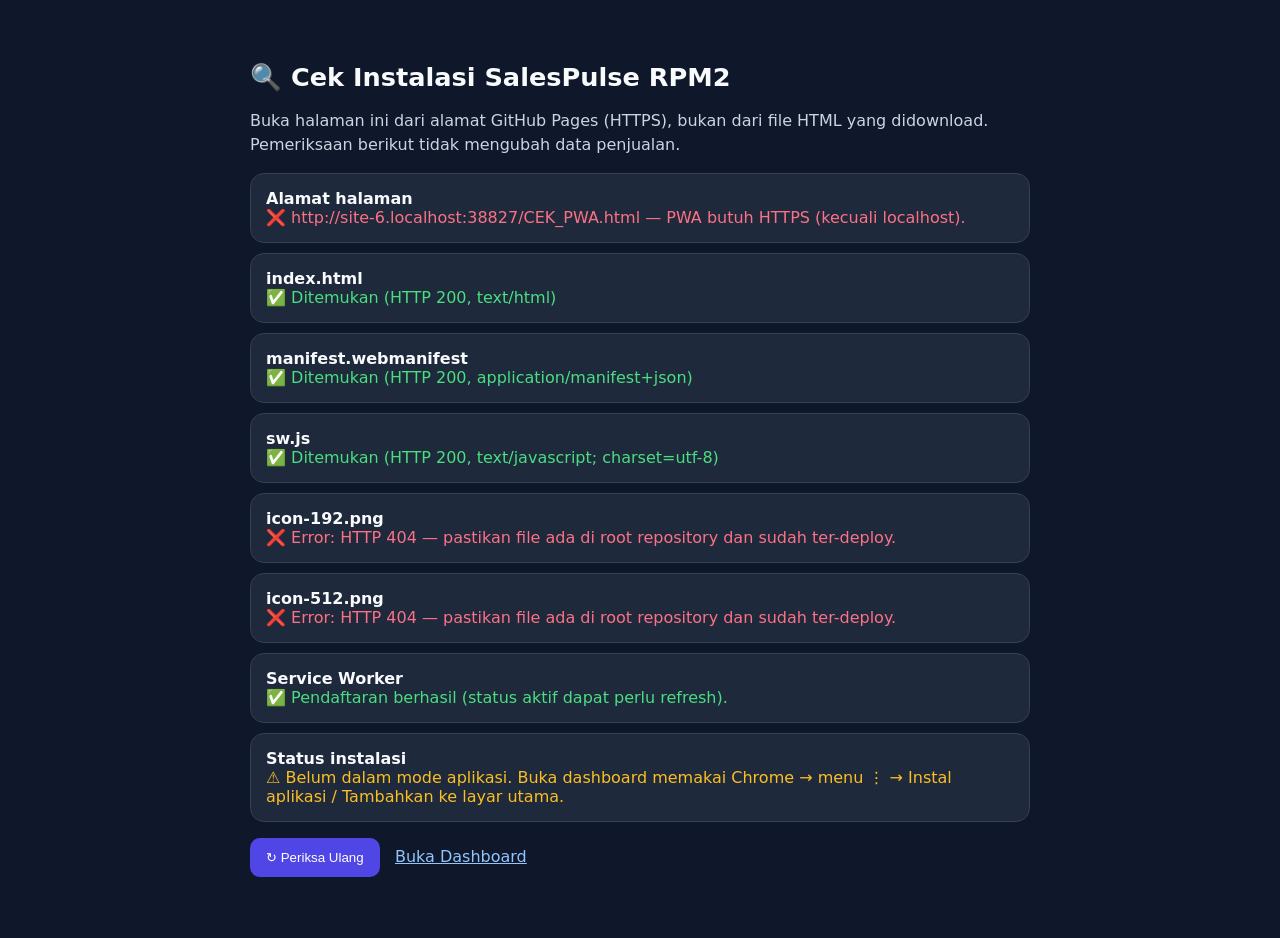
==== CEK_PWA.html @ 0e13a1f8 "Add files via upload" ====
<!doctype html><html lang="id"><head><meta charset="utf-8"><meta name="viewport" content="width=device-width,initial-scale=1"><title>Cek Instalasi PWA – RPM2</title><style>:root{font-family:system-ui,sans-serif;color:#f8fafc;background:#0f172a}body{max-width:780px;margin:30px auto;padding:15px}h1{font-size:1.6rem}p{color:#cbd5e1;line-height:1.5}.item{background:#1e293b;border:1px solid #334155;padding:15px;border-radius:14px;margin:10px 0}.ok{color:#4ade80}.bad{color:#fb7185}.warn{color:#fbbf24}code{overflow-wrap:anywhere}a,button{color:#93c5fd}button{border:0;border-radius:10px;background:#4f46e5;color:white;padding:12px 16px;cursor:pointer}</style></head><body><h1>🔍 Cek Instalasi SalesPulse RPM2</h1><p>Buka halaman ini dari alamat GitHub Pages (HTTPS), bukan dari file HTML yang didownload. Pemeriksaan berikut tidak mengubah data penjualan.</p><div id="tests"></div><p><button onclick="location.reload()">↻ Periksa Ulang</button> &nbsp; <a href="./index.html">Buka Dashboard</a></p><script>
const root=document.getElementById('tests');function show(label,state,detail){const el=document.createElement('div');el.className='item';el.innerHTML='<b>'+label+'</b><div class="'+state+'">'+(state==='ok'?'✅ ':state==='bad'?'❌ ':'⚠️ ')+detail+'</div>';root.append(el)}
(async()=>{show('Alamat halaman',location.protocol==='https:'?'ok':'bad',location.href+' — PWA butuh HTTPS (kecuali localhost).');
for(const name of ['index.html','manifest.webmanifest','sw.js','icon-192.png','icon-512.png']){
 try{const r=await fetch('./'+name+'?cek='+Date.now(),{cache:'no-store'});const type=r.headers.get('content-type')||'unknown';if(!r.ok) throw Error('HTTP '+r.status);if(name.includes('.png')){const b=await r.blob();if(!type.includes('image/')||b.size<100)throw Error('File bukan gambar valid / '+type)}
 if(name==='manifest.webmanifest'){const m=await r.json();if(!m.icons||m.icons.length<2)throw Error('ikon manifest tidak lengkap');} if(name==='sw.js'&&type.includes('text/html'))throw Error('sw.js berisi halaman HTML (jalur salah)');
 show(name,'ok','Ditemukan (HTTP '+r.status+', '+type+')');}catch(e){show(name,'bad',String(e)+' — pastikan file ada di root repository dan sudah ter-deploy.')}}
if('serviceWorker' in navigator){try{await navigator.serviceWorker.register('./sw.js');show('Service Worker','ok','Pendaftaran berhasil (status aktif dapat perlu refresh).')}catch(e){show('Service Worker','bad',String(e))}}else show('Service Worker','bad','Browser tidak mendukung Service Worker');
if(window.matchMedia('(display-mode: standalone)').matches)show('Status instalasi','ok','Aplikasi sudah berjalan dalam mode standalone.');else show('Status instalasi','warn','Belum dalam mode aplikasi. Buka dashboard memakai Chrome → menu ⋮ → Instal aplikasi / Tambahkan ke layar utama.');
})();
</script></body></html>
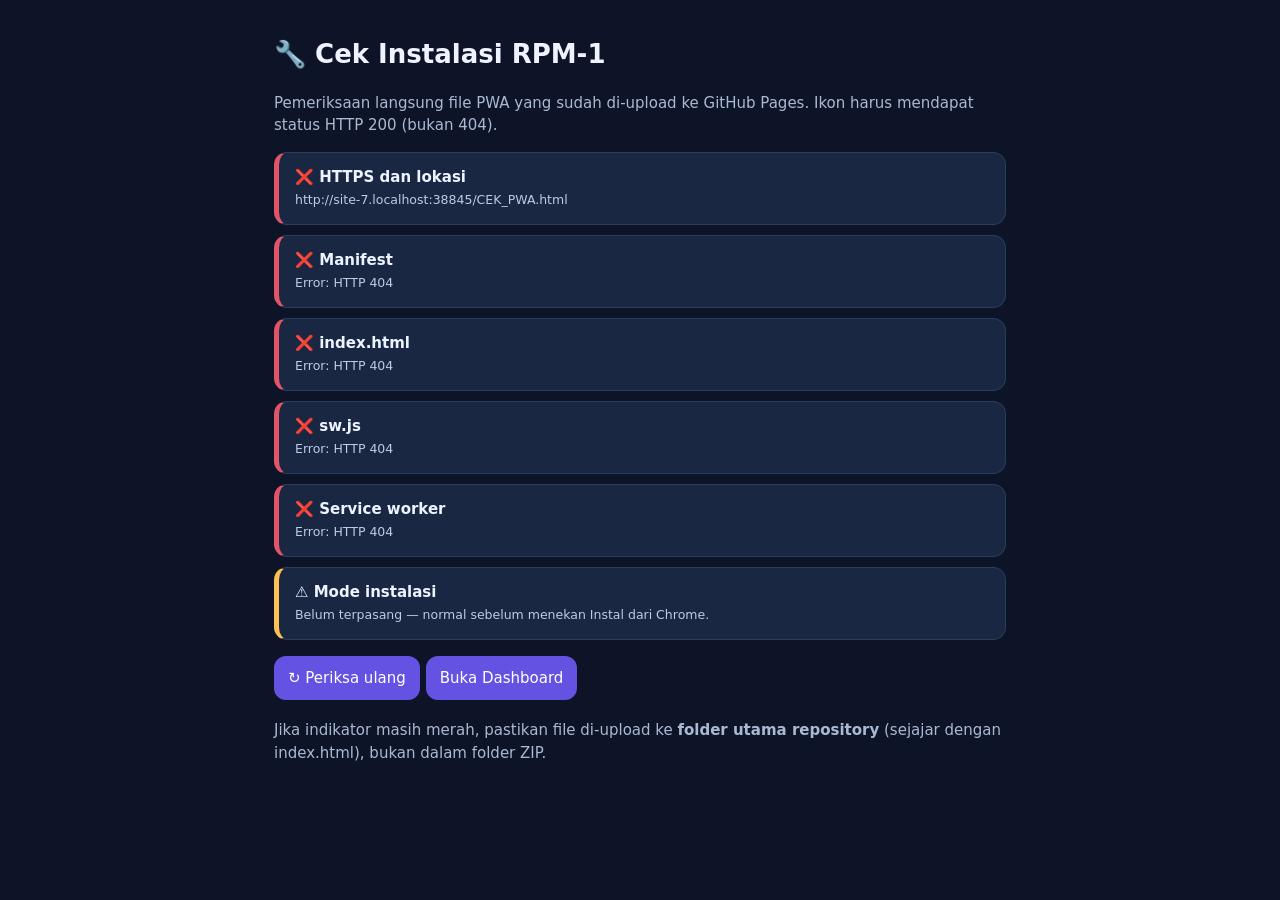
==== commit ea1949f0: "Add files via upload" ====
--- a/CEK_PWA.html
+++ b/CEK_PWA.html
@@ -1,11 +1,27 @@
-<!doctype html><html lang="id"><head><meta charset="utf-8"><meta name="viewport" content="width=device-width,initial-scale=1"><title>Cek Instalasi PWA – RPM2</title><style>:root{font-family:system-ui,sans-serif;color:#f8fafc;background:#0f172a}body{max-width:780px;margin:30px auto;padding:15px}h1{font-size:1.6rem}p{color:#cbd5e1;line-height:1.5}.item{background:#1e293b;border:1px solid #334155;padding:15px;border-radius:14px;margin:10px 0}.ok{color:#4ade80}.bad{color:#fb7185}.warn{color:#fbbf24}code{overflow-wrap:anywhere}a,button{color:#93c5fd}button{border:0;border-radius:10px;background:#4f46e5;color:white;padding:12px 16px;cursor:pointer}</style></head><body><h1>🔍 Cek Instalasi SalesPulse RPM2</h1><p>Buka halaman ini dari alamat GitHub Pages (HTTPS), bukan dari file HTML yang didownload. Pemeriksaan berikut tidak mengubah data penjualan.</p><div id="tests"></div><p><button onclick="location.reload()">↻ Periksa Ulang</button> &nbsp; <a href="./index.html">Buka Dashboard</a></p><script>
-const root=document.getElementById('tests');function show(label,state,detail){const el=document.createElement('div');el.className='item';el.innerHTML='<b>'+label+'</b><div class="'+state+'">'+(state==='ok'?'✅ ':state==='bad'?'❌ ':'⚠️ ')+detail+'</div>';root.append(el)}
-(async()=>{show('Alamat halaman',location.protocol==='https:'?'ok':'bad',location.href+' — PWA butuh HTTPS (kecuali localhost).');
-for(const name of ['index.html','manifest.webmanifest','sw.js','icon-192.png','icon-512.png']){
- try{const r=await fetch('./'+name+'?cek='+Date.now(),{cache:'no-store'});const type=r.headers.get('content-type')||'unknown';if(!r.ok) throw Error('HTTP '+r.status);if(name.includes('.png')){const b=await r.blob();if(!type.includes('image/')||b.size<100)throw Error('File bukan gambar valid / '+type)}
- if(name==='manifest.webmanifest'){const m=await r.json();if(!m.icons||m.icons.length<2)throw Error('ikon manifest tidak lengkap');} if(name==='sw.js'&&type.includes('text/html'))throw Error('sw.js berisi halaman HTML (jalur salah)');
- show(name,'ok','Ditemukan (HTTP '+r.status+', '+type+')');}catch(e){show(name,'bad',String(e)+' — pastikan file ada di root repository dan sudah ter-deploy.')}}
-if('serviceWorker' in navigator){try{await navigator.serviceWorker.register('./sw.js');show('Service Worker','ok','Pendaftaran berhasil (status aktif dapat perlu refresh).')}catch(e){show('Service Worker','bad',String(e))}}else show('Service Worker','bad','Browser tidak mendukung Service Worker');
-if(window.matchMedia('(display-mode: standalone)').matches)show('Status instalasi','ok','Aplikasi sudah berjalan dalam mode standalone.');else show('Status instalasi','warn','Belum dalam mode aplikasi. Buka dashboard memakai Chrome → menu ⋮ → Instal aplikasi / Tambahkan ke layar utama.');
-})();
+<!doctype html><html lang="id"><head>
+<meta charset="utf-8"><meta name="viewport" content="width=device-width, initial-scale=1">
+<title>Diagnostik Instalasi RPM</title>
+<style>:root{font:15px/1.5 system-ui,-apple-system,sans-serif;background:#0d1428;color:#edf3ff}*{box-sizing:border-box}body{max-width:760px;margin:auto;padding:18px 14px 50px}h1{font-size:26px}p{color:#aab9d3}.card{padding:13px 16px;background:#192743;border-radius:13px;margin:10px 0;border:1px solid #2a3d5c}.card b{display:block}.card small{white-space:pre-wrap;overflow-wrap:anywhere;color:#bacde5}.ok{border-left:5px solid #39c994}.bad{border-left:5px solid #e35469}.warn{border-left:5px solid #ffbf52}.btn{color:white;background:#6453e2;border:0;border-radius:12px;padding:11px 14px;margin:6px 6px 4px 0;display:inline-block;text-decoration:none;font:inherit}code{overflow-wrap:anywhere}</style>
+</head><body><h1>🔧 Cek Instalasi RPM-1</h1>
+<p>Pemeriksaan langsung file PWA yang sudah di-upload ke GitHub Pages. Ikon harus mendapat status HTTP 200 (bukan 404).</p>
+<div id="out"><div class="card warn">Memeriksa…</div></div>
+<button class="btn" onclick="location.reload()">↻ Periksa ulang</button><a class="btn" href="./">Buka Dashboard</a>
+<p>Jika indikator masih merah, pastikan file di-upload ke <strong>folder utama repository</strong> (sejajar dengan index.html), bukan dalam folder ZIP.</p>
+<script>
+const out=document.getElementById('out');out.innerHTML='';
+function report(title,status,msg){const e=document.createElement('div');e.className='card '+status;e.innerHTML='<b></b><small></small>';e.querySelector('b').textContent=(status==='ok'?'✅ ':status==='bad'?'❌ ':'⚠️ ')+title;e.querySelector('small').textContent=msg;out.append(e)}
+const path='/Rpm-1/';
+const url=f=>new URL(f,location.origin+path);
+async function fetchFile(f){const res=await fetch(url(f).href+'?v='+Date.now(),{cache:'no-store'});if(!res.ok)throw Error('HTTP '+res.status);return res}
+async function main(){
+ report('HTTPS dan lokasi',location.protocol==='https:'&&location.pathname.startsWith(path)?'ok':'bad',location.href);
+ let m=null;
+ try{let r=await fetchFile('manifest.webmanifest');m=await r.json();const valid=['id','scope','start_url'].every(k=>m[k]===path)&&m.display==='standalone';report('Manifest, scope dan start_url',valid?'ok':'bad',`HTTP ${r.status}\nid: ${m.id}\nstart_url: ${m.start_url}\nscope: ${m.scope}\ndisplay: ${m.display}`)}catch(e){report('Manifest','bad',String(e))}
+ for(const [f,type] of [['index.html','text/html'],['sw.js','javascript']]){try{const r=await fetchFile(f);let ct=r.headers.get('content-type')||'';report(f,ct.includes(type)?'ok':'bad','HTTP '+r.status+' | '+ct)}catch(e){report(f,'bad',String(e))}}
+ if(m){for(const ico of (m.icons||[])){const f=ico.src.replace(/^\.\//,'');try{const r=await fetchFile(f);const blob=await r.blob();let bmp=await createImageBitmap(blob);const expect=Number((ico.sizes||'0x').split('x')[0]);let ok=bmp.width===expect&&bmp.height===expect&&blob.type.startsWith('image/');report('Ikon manifest: '+f,ok?'ok':'bad',`HTTP ${r.status} | ${bmp.width}×${bmp.height} | ${blob.type} | purpose: ${ico.purpose}`);bmp.close()}catch(e){report('Ikon manifest: '+f,'bad',String(e)+' (pastikan sudah ada di root GitHub)')}}}
+ try{const r=await fetchFile('sw.js');const reg=await navigator.serviceWorker.register('./sw.js',{scope:'./',updateViaCache:'none'});await reg.update();report('Service worker','ok','Terdaftar: '+reg.scope+' | status: '+(reg.active?.state||reg.installing?.state||'memproses'))}catch(e){report('Service worker','bad',String(e))}
+ const standalone=matchMedia('(display-mode:standalone)').matches || navigator.standalone===true;
+ report('Mode instalasi',standalone?'ok':'warn',standalone?'Sudah berjalan sebagai aplikasi.':'Belum terpasang — normal sebelum menekan Instal dari Chrome.');
+}
+main().catch(e=>report('Kesalahan pemeriksaan','bad',String(e)));
 </script></body></html>
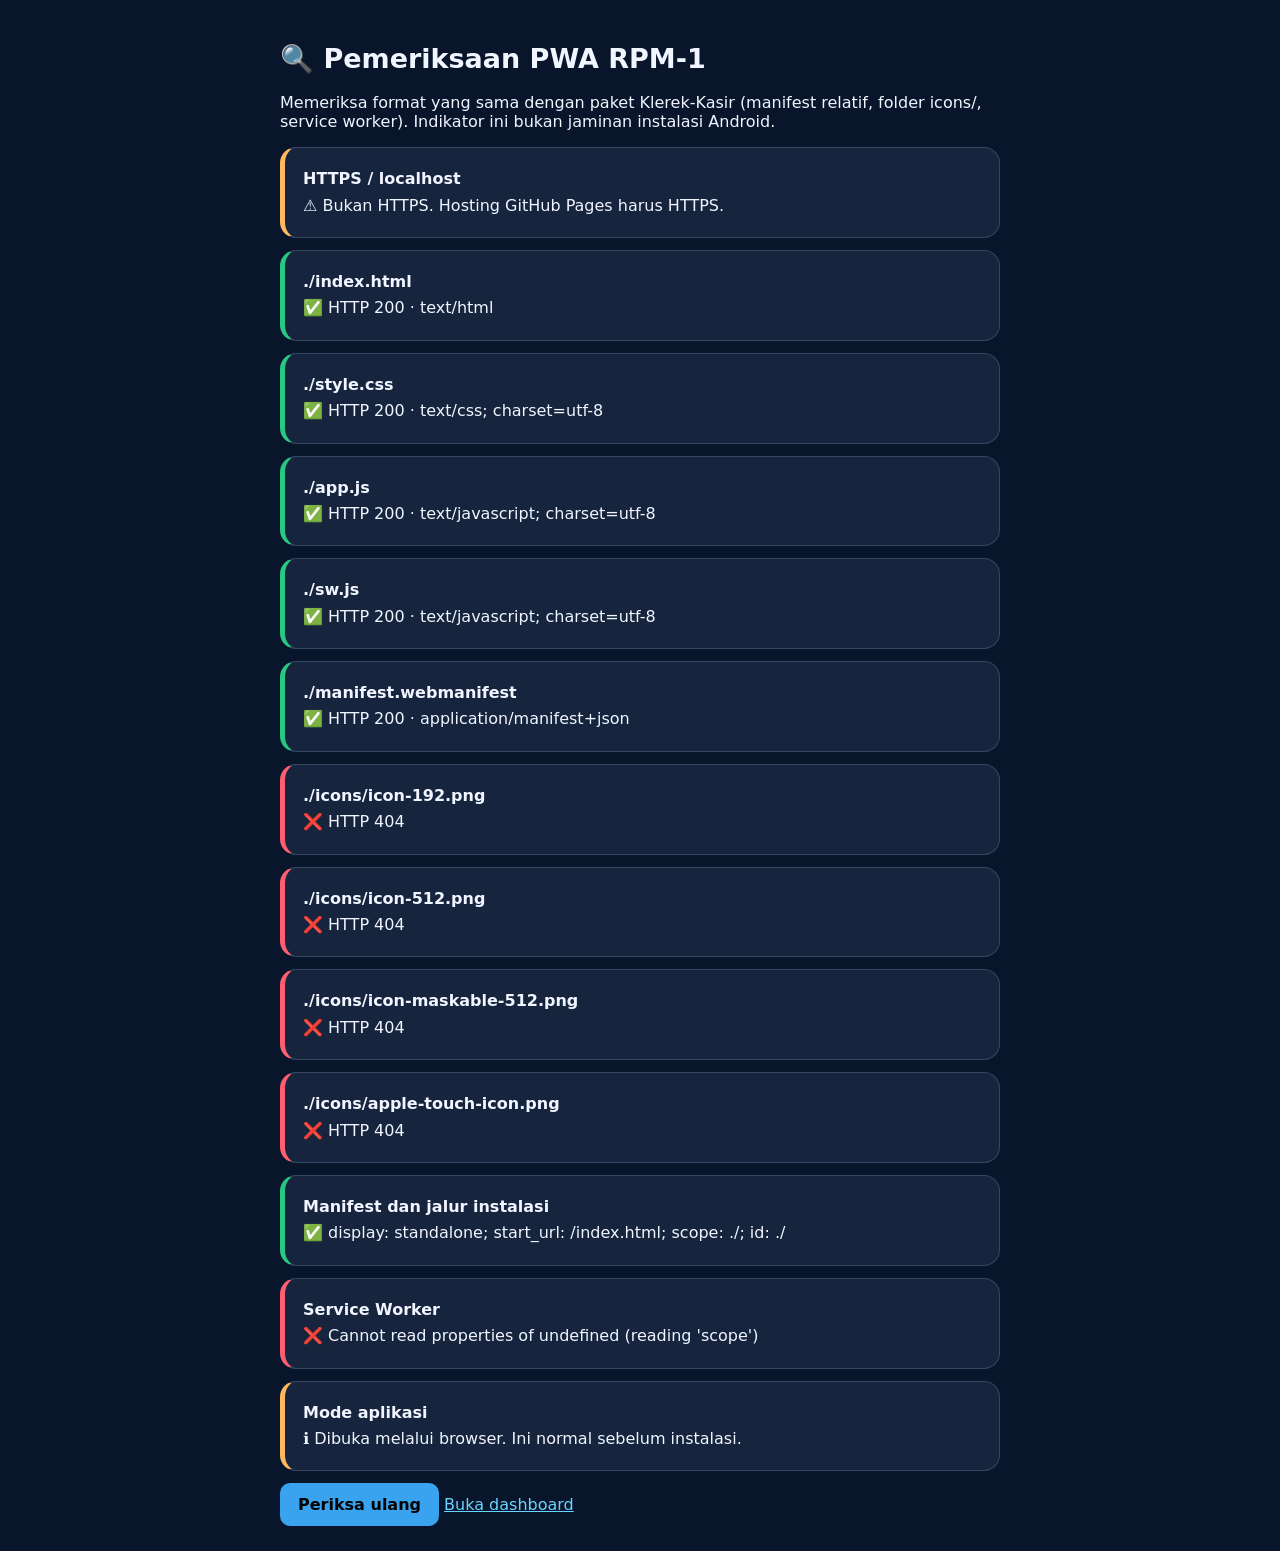
==== commit 4023b203: "Add files via upload" ====
--- a/CEK_PWA.html
+++ b/CEK_PWA.html
@@ -1,27 +1,16 @@
-<!doctype html><html lang="id"><head>
-<meta charset="utf-8"><meta name="viewport" content="width=device-width, initial-scale=1">
-<title>Diagnostik Instalasi RPM</title>
-<style>:root{font:15px/1.5 system-ui,-apple-system,sans-serif;background:#0d1428;color:#edf3ff}*{box-sizing:border-box}body{max-width:760px;margin:auto;padding:18px 14px 50px}h1{font-size:26px}p{color:#aab9d3}.card{padding:13px 16px;background:#192743;border-radius:13px;margin:10px 0;border:1px solid #2a3d5c}.card b{display:block}.card small{white-space:pre-wrap;overflow-wrap:anywhere;color:#bacde5}.ok{border-left:5px solid #39c994}.bad{border-left:5px solid #e35469}.warn{border-left:5px solid #ffbf52}.btn{color:white;background:#6453e2;border:0;border-radius:12px;padding:11px 14px;margin:6px 6px 4px 0;display:inline-block;text-decoration:none;font:inherit}code{overflow-wrap:anywhere}</style>
-</head><body><h1>🔧 Cek Instalasi RPM-1</h1>
-<p>Pemeriksaan langsung file PWA yang sudah di-upload ke GitHub Pages. Ikon harus mendapat status HTTP 200 (bukan 404).</p>
-<div id="out"><div class="card warn">Memeriksa…</div></div>
-<button class="btn" onclick="location.reload()">↻ Periksa ulang</button><a class="btn" href="./">Buka Dashboard</a>
-<p>Jika indikator masih merah, pastikan file di-upload ke <strong>folder utama repository</strong> (sejajar dengan index.html), bukan dalam folder ZIP.</p>
+<!doctype html>
+<html lang="id"><head><meta charset="utf-8"><meta name="viewport" content="width=device-width,initial-scale=1"><title>Cek RPM PWA</title>
+<style>body{font-family:system-ui,sans-serif;background:#09152b;color:#f1f5ff;padding:25px;max-width:720px;margin:auto}h1{font-size:27px}.box{margin:12px 0;padding:18px;border:1px solid #344760;border-radius:16px;background:#16243d;line-height:1.65}.ok{border-left:5px solid #28c883}.fail{border-left:5px solid #ff5e71}.warn{border-left:5px solid #ffb85d}a{color:#69d4ff}button{padding:12px 18px;background:#39a3ef;border:0;border-radius:10px;font:inherit;font-weight:700;cursor:pointer}</style>
+</head><body><h1>🔍 Pemeriksaan PWA RPM-1</h1><p>Memeriksa format yang sama dengan paket Klerek-Kasir (manifest relatif, folder icons/, service worker). Indikator ini bukan jaminan instalasi Android.</p><div id="out"></div><button onclick="location.reload()">Periksa ulang</button> <a href="./index.html">Buka dashboard</a>
 <script>
-const out=document.getElementById('out');out.innerHTML='';
-function report(title,status,msg){const e=document.createElement('div');e.className='card '+status;e.innerHTML='<b></b><small></small>';e.querySelector('b').textContent=(status==='ok'?'✅ ':status==='bad'?'❌ ':'⚠️ ')+title;e.querySelector('small').textContent=msg;out.append(e)}
-const path='/Rpm-1/';
-const url=f=>new URL(f,location.origin+path);
-async function fetchFile(f){const res=await fetch(url(f).href+'?v='+Date.now(),{cache:'no-store'});if(!res.ok)throw Error('HTTP '+res.status);return res}
-async function main(){
- report('HTTPS dan lokasi',location.protocol==='https:'&&location.pathname.startsWith(path)?'ok':'bad',location.href);
- let m=null;
- try{let r=await fetchFile('manifest.webmanifest');m=await r.json();const valid=['id','scope','start_url'].every(k=>m[k]===path)&&m.display==='standalone';report('Manifest, scope dan start_url',valid?'ok':'bad',`HTTP ${r.status}\nid: ${m.id}\nstart_url: ${m.start_url}\nscope: ${m.scope}\ndisplay: ${m.display}`)}catch(e){report('Manifest','bad',String(e))}
- for(const [f,type] of [['index.html','text/html'],['sw.js','javascript']]){try{const r=await fetchFile(f);let ct=r.headers.get('content-type')||'';report(f,ct.includes(type)?'ok':'bad','HTTP '+r.status+' | '+ct)}catch(e){report(f,'bad',String(e))}}
- if(m){for(const ico of (m.icons||[])){const f=ico.src.replace(/^\.\//,'');try{const r=await fetchFile(f);const blob=await r.blob();let bmp=await createImageBitmap(blob);const expect=Number((ico.sizes||'0x').split('x')[0]);let ok=bmp.width===expect&&bmp.height===expect&&blob.type.startsWith('image/');report('Ikon manifest: '+f,ok?'ok':'bad',`HTTP ${r.status} | ${bmp.width}×${bmp.height} | ${blob.type} | purpose: ${ico.purpose}`);bmp.close()}catch(e){report('Ikon manifest: '+f,'bad',String(e)+' (pastikan sudah ada di root GitHub)')}}}
- try{const r=await fetchFile('sw.js');const reg=await navigator.serviceWorker.register('./sw.js',{scope:'./',updateViaCache:'none'});await reg.update();report('Service worker','ok','Terdaftar: '+reg.scope+' | status: '+(reg.active?.state||reg.installing?.state||'memproses'))}catch(e){report('Service worker','bad',String(e))}
- const standalone=matchMedia('(display-mode:standalone)').matches || navigator.standalone===true;
- report('Mode instalasi',standalone?'ok':'warn',standalone?'Sudah berjalan sebagai aplikasi.':'Belum terpasang — normal sebelum menekan Instal dari Chrome.');
-}
-main().catch(e=>report('Kesalahan pemeriksaan','bad',String(e)));
+const out=document.getElementById('out');
+function box(t,m,st){const e=document.createElement('div');e.className='box '+st;e.innerHTML='<strong>'+t+'</strong><br>'+m;out.appendChild(e)}
+const allowed=['./index.html','./style.css','./app.js','./sw.js','./manifest.webmanifest','./icons/icon-192.png','./icons/icon-512.png','./icons/icon-maskable-512.png','./icons/apple-touch-icon.png'];
+(async()=>{
+ box('HTTPS / localhost',location.protocol==='https:'?'✅ HTTPS tersedia':'⚠ Bukan HTTPS. Hosting GitHub Pages harus HTTPS.',location.protocol==='https:'?'ok':'warn');
+ for(const file of allowed){try{let res=await fetch(file,{cache:'no-store'});if(!res.ok)throw Error('HTTP '+res.status); let note='HTTP '+res.status+' · '+(res.headers.get('content-type')||'');if(file.endsWith('.png')) {let blob=await res.blob();let bm=await createImageBitmap(blob);note+=' · '+bm.width+'×'+bm.height;bm.close();} box(file,'✅ '+note,'ok')}catch(err){box(file,'❌ '+err.message,'fail')}}
+ try{let m=await (await fetch('./manifest.webmanifest',{cache:'no-store'})).json(); const base=new URL('./',location.href),url=new URL(m.start_url,new URL('./manifest.webmanifest',location.href));const good=m.display==='standalone' && url.pathname.startsWith(base.pathname)&&m.icons.some(i=>i.sizes==='192x192')&&m.icons.some(i=>i.sizes==='512x512');box('Manifest dan jalur instalasi', (good?'✅ ':'⚠ ')+'display: '+m.display+'; start_url: '+url.pathname+'; scope: '+m.scope+'; id: '+m.id,good?'ok':'warn')}catch(e){box('Manifest','❌ '+e.message,'fail')}
+ if('serviceWorker' in navigator){try{let reg=await navigator.serviceWorker.register('./sw.js',{scope:'./',updateViaCache:'none'});box('Service Worker','✅ Terdaftar dengan scope: '+reg.scope,'ok')}catch(e){box('Service Worker','❌ '+e.message,'fail')}}else box('Service Worker','❌ Browser tidak mendukung SW','fail');
+ box('Mode aplikasi',matchMedia('(display-mode: standalone)').matches?'✅ Sudah dibuka sebagai aplikasi':'ℹ Dibuka melalui browser. Ini normal sebelum instalasi.',matchMedia('(display-mode: standalone)').matches?'ok':'warn');
+})();
 </script></body></html>
